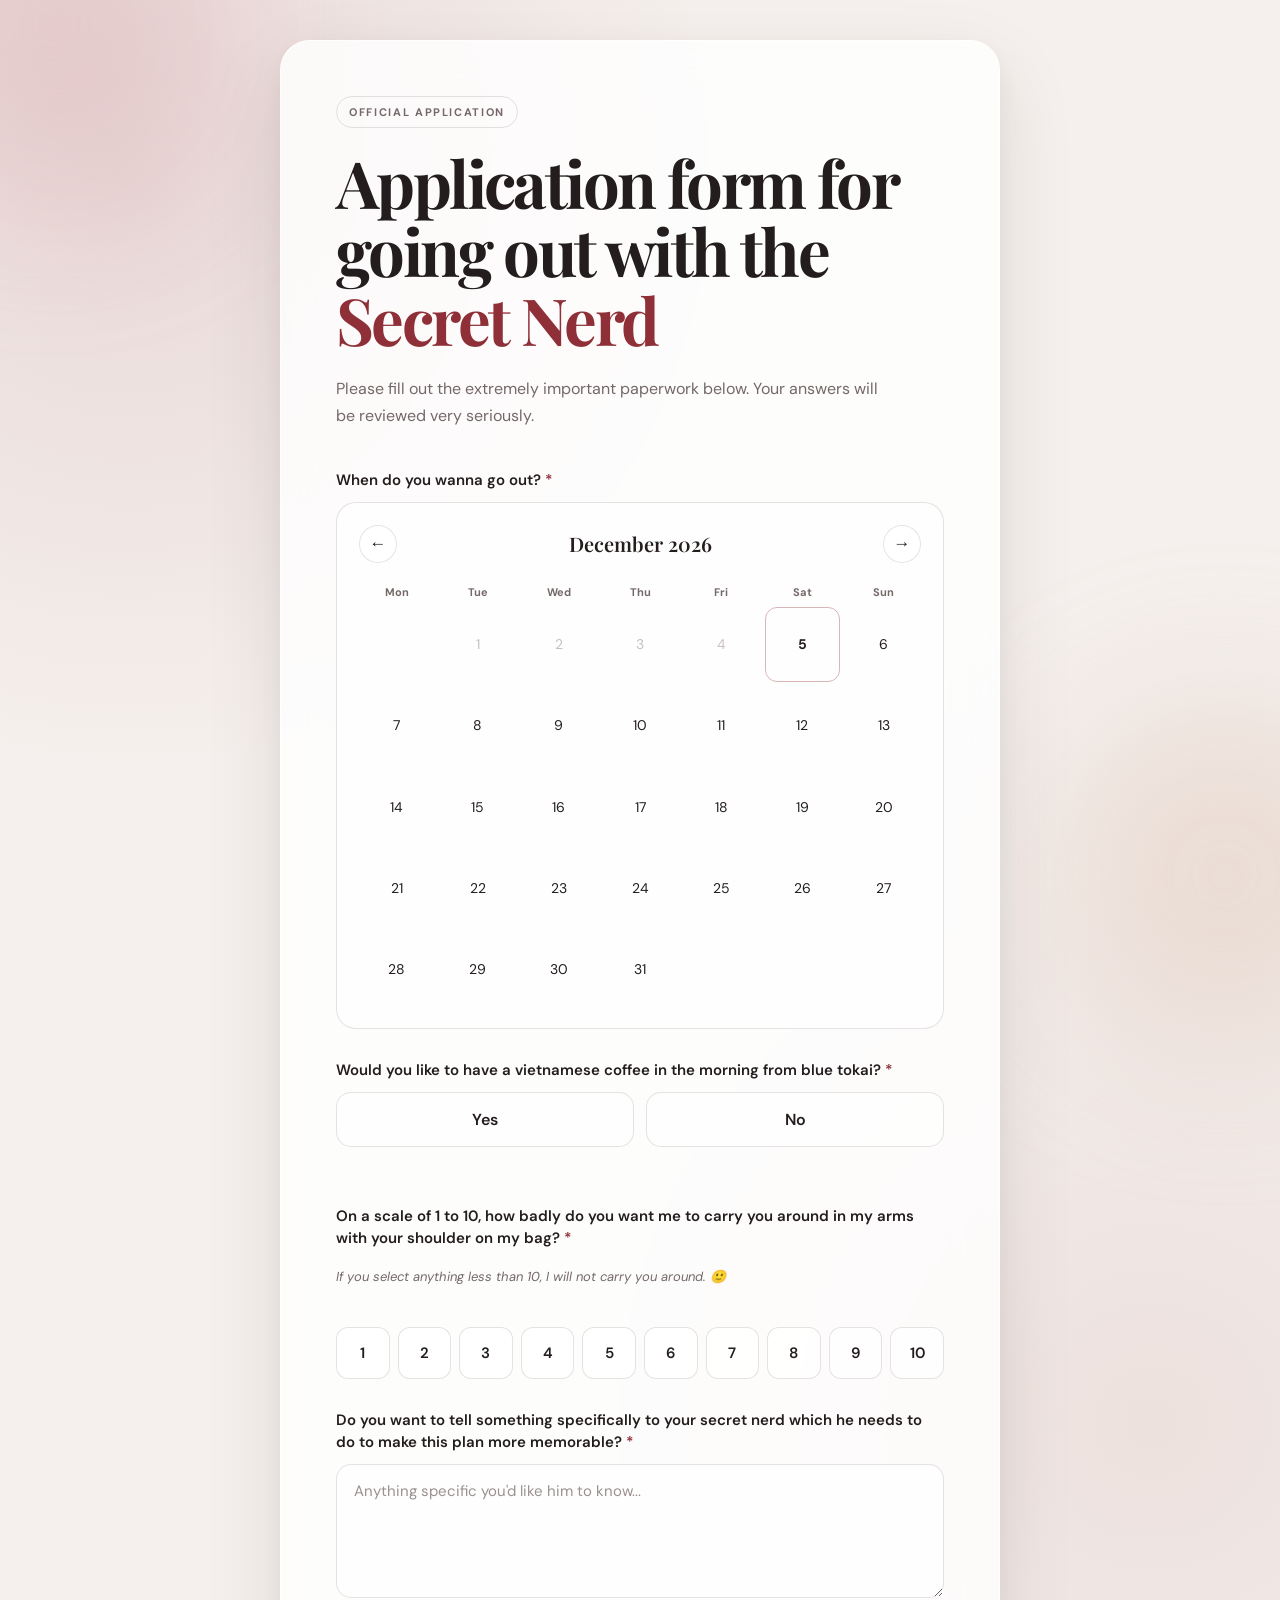
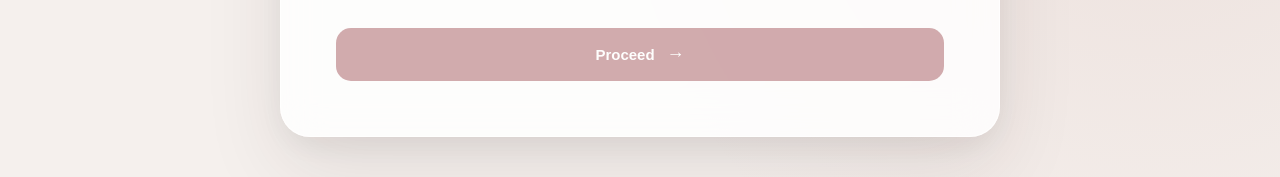
==== index.html @ f32e831b "Add files via upload" ====
<!DOCTYPE html>
<html lang="en">

<head>
    <meta charset="UTF-8">
    <meta name="viewport" content="width=device-width, initial-scale=1.0">

    <title>Application Form | Secret Nerd</title>

    <!-- Google Fonts -->
    <link rel="preconnect" href="https://fonts.googleapis.com">
    <link rel="preconnect" href="https://fonts.gstatic.com" crossorigin>

    <link
        href="https://fonts.googleapis.com/css2?family=DM+Sans:wght@400;500;600;700&family=Playfair+Display:wght@500;600;700&display=swap"
        rel="stylesheet"
    >

    <link rel="stylesheet" href="styles.css">
</head>


<body>

    <!-- Animated background -->
    <div class="ambient ambient-one"></div>
    <div class="ambient ambient-two"></div>


    <main class="page">

        <section class="card application-card">

            <div class="eyebrow">
                OFFICIAL APPLICATION
            </div>


            <h1>
                Application form for going out with the
                <span>Secret Nerd</span>
            </h1>


            <p class="intro">
                Please fill out the extremely important paperwork below.
                Your answers will be reviewed very seriously.
            </p>


            <form id="dateApplication">


                <!-- =================================================
                     DATE & TIME
                ================================================== -->

                <div class="form-group date-time-group">

                    <label>
                        When do you wanna go out?
                        <span class="required">*</span>
                    </label>


                    <!-- DATE PICKER -->

                    <div class="date-picker">

                        <div class="calendar-header">

                            <button
                                type="button"
                                id="previousMonth"
                                class="calendar-arrow"
                            >
                                ←
                            </button>


                            <div
                                id="currentMonth"
                                class="calendar-month"
                            >
                                September 2026
                            </div>


                            <button
                                type="button"
                                id="nextMonth"
                                class="calendar-arrow"
                            >
                                →
                            </button>

                        </div>


                        <div class="weekdays">

                            <span>Mon</span>
                            <span>Tue</span>
                            <span>Wed</span>
                            <span>Thu</span>
                            <span>Fri</span>
                            <span>Sat</span>
                            <span>Sun</span>

                        </div>


                        <div
                            id="calendarDays"
                            class="calendar-days"
                        ></div>

                    </div>


                    <!-- SELECTED DATE -->

                    <div
                        id="selectedDateDisplay"
                        class="selected-date-display hidden"
                    >

                        <div class="selected-icon">
                            ✓
                        </div>

                        <div>

                            <small>
                                SELECTED DATE
                            </small>

                            <strong id="selectedDateText">
                                —
                            </strong>

                        </div>


                        <button
                            type="button"
                            id="changeDateButton"
                        >
                            Change
                        </button>

                    </div>


                    <!-- TIME -->

                    <div
                        id="timeSection"
                        class="time-section hidden"
                    >

                        <div class="time-heading">

                            <span>
                                What time works for you?
                            </span>

                            <small>
                                Pick a time
                            </small>

                        </div>


                        <div
                            id="timeSlots"
                            class="time-slots"
                        >

                            <!-- Generated by JavaScript -->

                        </div>

                    </div>


                    <!-- FINAL DATE/TIME -->

                    <div
                        id="finalDateTime"
                        class="final-date-time hidden"
                    >

                        <div class="final-check">
                            ✓
                        </div>


                        <div class="final-date-info">

                            <small>
                                YOUR PLAN
                            </small>

                            <strong id="finalDateText">
                                —
                            </strong>

                            <span id="finalTimeText">
                                —
                            </span>

                        </div>


                        <button
                            type="button"
                            id="changeTimeButton"
                        >
                            Change
                        </button>

                    </div>


                    <!-- Hidden input used for form validation -->

                    <input
                        type="hidden"
                        id="dateTime"
                        name="dateTime"
                    >

                </div>



                <!-- =================================================
                     COFFEE QUESTION
                ================================================== -->

                <div class="form-group">

                    <label>

                        Would you like to have a vietnamese coffee
                        in the morning from blue tokai?

                        <span class="required">*</span>

                    </label>


                    <div class="choice-container">

                        <label class="choice">

                            <input
                                type="radio"
                                name="coffee"
                                value="yes"
                            >

                            <span class="choice-box">
                                Yes
                            </span>

                        </label>


                        <label class="choice">

                            <input
                                type="radio"
                                name="coffee"
                                value="no"
                            >

                            <span class="choice-box">
                                No
                            </span>

                        </label>

                    </div>

                </div>
                
<!-- Carry Around Rating -->
<div class="form-group carry-rating-group">
    <label>
        On a scale of 1 to 10, how badly do you want me to carry you around in my arms with your shoulder on my bag?
        <span class="required">*</span>
    </label>

    <p class="rating-disclaimer">
        If you select anything less than 10, I will not carry you around. 🙂
    </p>

    <div class="rating-container" id="carryRating">
        <label class="rating-option">
            <input type="radio" name="carryRating" value="1">
            <span>1</span>
        </label>

        <label class="rating-option">
            <input type="radio" name="carryRating" value="2">
            <span>2</span>
        </label>

        <label class="rating-option">
            <input type="radio" name="carryRating" value="3">
            <span>3</span>
        </label>

        <label class="rating-option">
            <input type="radio" name="carryRating" value="4">
            <span>4</span>
        </label>

        <label class="rating-option">
            <input type="radio" name="carryRating" value="5">
            <span>5</span>
        </label>

        <label class="rating-option">
            <input type="radio" name="carryRating" value="6">
            <span>6</span>
        </label>

        <label class="rating-option">
            <input type="radio" name="carryRating" value="7">
            <span>7</span>
        </label>

        <label class="rating-option">
            <input type="radio" name="carryRating" value="8">
            <span>8</span>
        </label>

        <label class="rating-option">
            <input type="radio" name="carryRating" value="9">
            <span>9</span>
        </label>

        <label class="rating-option">
            <input type="radio" name="carryRating" value="10">
            <span>10</span>
        </label>
    </div>
</div>


                <!-- =================================================
                     MESSAGE
                ================================================== -->

                <div class="form-group">

                    <label for="message">

                        Do you want to tell something specifically
                        to your secret nerd which he needs to do
                        to make this plan more memorable?

                        <span class="required">*</span>

                    </label>


                    <textarea
                        id="message"
                        name="message"
                        rows="5"
                        placeholder="Anything specific you'd like him to know..."
                        required
                    ></textarea>

                </div>



                <!-- =================================================
                     PROCEED
                ================================================== -->

                <button
                    type="submit"
                    id="proceedButton"
                    class="primary-button"
                    disabled
                >

                    <span>
                        Proceed
                    </span>

                    <span class="button-arrow">
                        →
                    </span>

                </button>


            </form>

        </section>

    </main>


    <script src="app.js"></script>

</body>

</html>
---- styles.css ----
/* =====================================================
   RESET
===================================================== */

* {
    margin: 0;
    padding: 0;
    box-sizing: border-box;
}


/* =====================================================
   VARIABLES
===================================================== */

:root {

    --background: #f5f0ed;

    --card: rgba(255, 255, 255, 0.82);

    --text: #241d1d;

    --muted: #746868;

    --accent: #8f3038;

    --accent-dark: #70252c;

    --accent-light: #f3dfe1;

    --border: rgba(36, 29, 29, 0.12);

    --error: #b43d3d;

}


/* =====================================================
   BODY
===================================================== */

html {
    scroll-behavior: smooth;
}


body {

    min-height: 100vh;

    font-family: "DM Sans", sans-serif;

    color: var(--text);

    background:

        radial-gradient(
            circle at 10% 10%,
            rgba(143, 48, 56, 0.12),
            transparent 30%
        ),

        radial-gradient(
            circle at 90% 80%,
            rgba(185, 130, 120, 0.14),
            transparent 30%
        ),

        var(--background);

    overflow-x: hidden;

}


/* =====================================================
   AMBIENT BACKGROUND
===================================================== */

.ambient {

    position: fixed;

    width: 350px;
    height: 350px;

    border-radius: 50%;

    filter: blur(80px);

    opacity: 0.35;

    pointer-events: none;

    animation:
        drift 10s ease-in-out infinite alternate;

}


.ambient-one {

    background: #d8a5aa;

    top: -150px;
    left: -120px;

}


.ambient-two {

    background: #d8b9a8;

    bottom: -150px;
    right: -120px;

    animation-delay: 2s;

}


/* =====================================================
   PAGE
===================================================== */

.page {

    min-height: 100vh;

    display: flex;

    justify-content: center;

    align-items: center;

    padding: 40px 20px;

    position: relative;

    z-index: 2;

}


/* =====================================================
   CARD
===================================================== */

.card {

    width: min(720px, 100%);

    padding: 55px;

    background: var(--card);

    border:
        1px solid
        rgba(255, 255, 255, 0.70);

    border-radius: 30px;

    backdrop-filter: blur(20px);

    -webkit-backdrop-filter: blur(20px);

    box-shadow:

        0 30px 80px
        rgba(50, 30, 30, 0.10),

        0 10px 30px
        rgba(50, 30, 30, 0.06);

    animation:
        reveal 0.8s ease forwards;

}


/* =====================================================
   EYEBROW
===================================================== */

.eyebrow {

    display: inline-block;

    margin-bottom: 20px;

    padding: 8px 12px;

    border:
        1px solid
        var(--border);

    border-radius: 100px;

    font-size: 11px;

    font-weight: 700;

    letter-spacing: 0.15em;

    color: var(--muted);

}


/* =====================================================
   HEADING
===================================================== */

h1 {

    font-family:
        "Playfair Display",
        serif;

    font-size:
        clamp(40px, 6vw, 65px);

    line-height: 1.05;

    letter-spacing: -0.04em;

    margin-bottom: 22px;

}


h1 span {

    color: var(--accent);

}


.intro {

    max-width: 560px;

    margin-bottom: 40px;

    color: var(--muted);

    font-size: 16px;

    line-height: 1.7;

}


/* =====================================================
   FORM
===================================================== */

form {

    display: flex;

    flex-direction: column;

    gap: 30px;

}


.form-group {

    display: flex;

    flex-direction: column;

    gap: 10px;

}


.form-group > label {

    font-size: 15px;

    font-weight: 600;

    line-height: 1.5;

}


.required {

    color: var(--accent);

}


/* =====================================================
   DATE PICKER
===================================================== */

.date-picker {

    width: 100%;

    padding: 22px;

    background:
        rgba(255, 255, 255, 0.65);

    border:
        1px solid
        var(--border);

    border-radius: 20px;

}


/* =====================================================
   CALENDAR HEADER
===================================================== */

.calendar-header {

    display: flex;

    align-items: center;

    justify-content: space-between;

    margin-bottom: 22px;

}


.calendar-month {

    font-family:
        "Playfair Display",
        serif;

    font-size: 20px;

    font-weight: 600;

}


.calendar-arrow {

    width: 38px;

    height: 38px;

    display: flex;

    align-items: center;

    justify-content: center;

    border:
        1px solid
        var(--border);

    border-radius: 50%;

    background:
        rgba(255, 255, 255, 0.8);

    color: var(--text);

    font-size: 17px;

    cursor: pointer;

    transition:
        0.2s ease;

}


.calendar-arrow:hover {

    background:
        var(--accent);

    border-color:
        var(--accent);

    color: white;

    transform:
        scale(1.05);

}


/* =====================================================
   WEEKDAYS
===================================================== */

.weekdays {

    display: grid;

    grid-template-columns:
        repeat(7, 1fr);

    gap: 5px;

    margin-bottom: 8px;

}


.weekdays span {

    text-align: center;

    font-size: 11px;

    font-weight: 700;

    color: var(--muted);

}


/* =====================================================
   CALENDAR DAYS
===================================================== */

.calendar-days {

    display: grid;

    grid-template-columns:
        repeat(7, 1fr);

    gap: 6px;

}


.calendar-day {

    aspect-ratio: 1;

    border: none;

    border-radius: 12px;

    background: transparent;

    color: var(--text);

    font-family: inherit;

    font-size: 14px;

    cursor: pointer;

    transition:
        0.2s ease;

}


.calendar-day:hover:not(.disabled) {

    background:
        var(--accent-light);

    color:
        var(--accent);

}


.calendar-day.today {

    border:
        1px solid
        rgba(143, 48, 56, 0.35);

    font-weight: 700;

}


.calendar-day.selected {

    background:
        var(--accent);

    color:
        white;

    box-shadow:
        0 6px 15px
        rgba(143, 48, 56, 0.25);

}


.calendar-day.disabled {

    color:
        #c8c0c0;

    cursor:
        not-allowed;

}


/* Empty calendar cells */

.calendar-empty {

    aspect-ratio: 1;

}


/* =====================================================
   SELECTED DATE CARD
===================================================== */

.selected-date-display {

    display: flex;

    align-items: center;

    gap: 14px;

    padding: 15px 17px;

    margin-top: 12px;

    border:
        1px solid
        rgba(143, 48, 56, 0.18);

    border-radius: 15px;

    background:
        rgba(143, 48, 56, 0.06);

}


.selected-icon {

    width: 34px;

    height: 34px;

    display: flex;

    align-items: center;

    justify-content: center;

    flex-shrink: 0;

    border-radius: 50%;

    background:
        var(--accent);

    color:
        white;

    font-size: 14px;

    font-weight: 700;

}


.selected-date-display div:nth-child(2) {

    display: flex;

    flex-direction: column;

    gap: 3px;

    flex: 1;

}


.selected-date-display small {

    font-size: 9px;

    letter-spacing: 0.12em;

    font-weight: 700;

    color: var(--muted);

}


.selected-date-display strong {

    font-size: 14px;

}


.selected-date-display button,
.final-date-time button {

    border: none;

    background: none;

    color: var(--accent);

    font-family: inherit;

    font-size: 12px;

    font-weight: 700;

    cursor: pointer;

}


/* =====================================================
   TIME SECTION
===================================================== */

.time-section {

    margin-top: 18px;

    padding-top: 18px;

    border-top:
        1px solid
        var(--border);

}


.time-heading {

    display: flex;

    align-items: center;

    justify-content: space-between;

    margin-bottom: 14px;

}


.time-heading span {

    font-size: 14px;

    font-weight: 700;

}


.time-heading small {

    color: var(--muted);

    font-size: 11px;

}


/* =====================================================
   TIME SLOTS
===================================================== */

.time-slots {

    display: grid;

    grid-template-columns:
        repeat(3, 1fr);

    gap: 9px;

}


.time-slot {

    padding: 14px 8px;

    border:
        1px solid
        var(--border);

    border-radius: 13px;

    background:
        rgba(255, 255, 255, 0.65);

    color: var(--text);

    font-family: inherit;

    font-size: 13px;

    font-weight: 600;

    cursor: pointer;

    transition:
        0.2s ease;

}


.time-slot:hover {

    border-color:
        rgba(143, 48, 56, 0.4);

    background:
        var(--accent-light);

    color:
        var(--accent);

    transform:
        translateY(-2px);

}


.time-slot.selected {

    background:
        var(--accent);

    color:
        white;

    border-color:
        var(--accent);

    box-shadow:
        0 7px 18px
        rgba(143, 48, 56, 0.22);

}


/* =====================================================
   FINAL DATE/TIME CARD
===================================================== */

.final-date-time {

    display: flex;

    align-items: center;

    gap: 14px;

    padding: 16px 17px;

    margin-top: 12px;

    border:
        1px solid
        rgba(143, 48, 56, 0.20);

    border-radius: 16px;

    background:
        linear-gradient(
            135deg,
            rgba(143, 48, 56, 0.09),
            rgba(143, 48, 56, 0.04)
        );

}


.final-check {

    width: 38px;

    height: 38px;

    flex-shrink: 0;

    display: flex;

    align-items: center;

    justify-content: center;

    border-radius: 50%;

    background:
        var(--accent);

    color:
        white;

    font-weight: 700;

}


.final-date-info {

    display: flex;

    flex-direction: column;

    gap: 2px;

    flex: 1;

}


.final-date-info small {

    font-size: 9px;

    letter-spacing: 0.12em;

    color: var(--muted);

    font-weight: 700;

}


.final-date-info strong {

    font-size: 14px;

}


.final-date-info span {

    color: var(--accent);

    font-size: 13px;

    font-weight: 700;

}


/* =====================================================
   HIDDEN
===================================================== */

.hidden {

    display: none !important;

}


/* =====================================================
   RADIO OPTIONS
===================================================== */

.choice-container {

    display: flex;

    gap: 12px;

}


.choice {

    flex: 1;

    cursor: pointer;

}


.choice input {

    display: none;

}


.choice-box {

    display: flex;

    align-items: center;

    justify-content: center;

    padding: 16px;

    border:
        1px solid
        var(--border);

    border-radius: 15px;

    background:
        rgba(255, 255, 255, 0.55);

    font-weight: 600;

    transition:
        0.25s ease;

}


.choice:hover .choice-box {

    transform:
        translateY(-2px);

}


/* YES */

.choice:first-child input:checked + .choice-box {

    background:
        #8f3038;

    color:
        white;

    border-color:
        #8f3038;

    box-shadow:
        0 10px 25px
        rgba(143, 48, 56, 0.22);

}


/* NO */

.choice:last-child input:checked + .choice-box {

    background:
        #a66a4c;

    color:
        white;

    border-color:
        #a66a4c;

    box-shadow:
        0 10px 25px
        rgba(166, 106, 76, 0.22);

}


/* =====================================================
   TEXTAREA
===================================================== */

textarea {

    width: 100%;

    padding: 16px 17px;

    border:
        1px solid
        var(--border);

    border-radius: 15px;

    background:
        rgba(255, 255, 255, 0.65);

    color:
        var(--text);

    font-family:
        inherit;

    font-size:
        15px;

    outline:
        none;

    resize:
        vertical;

    min-height:
        130px;

    transition:
        0.25s ease;

}


textarea:focus {

    border-color:
        var(--accent);

    background:
        white;

    box-shadow:
        0 0 0 4px
        rgba(143, 48, 56, 0.08);

}


textarea::placeholder {

    color:
        #9a9090;

}


/* =====================================================
   PRIMARY BUTTON
===================================================== */

.primary-button {

    display: flex;

    justify-content: center;

    align-items: center;

    gap: 12px;

    width: 100%;

    border: none;

    border-radius: 15px;

    padding: 16px 22px;

    font-size: 15px;

    font-weight: 700;

    background:
        var(--accent);

    color:
        white;

    box-shadow:
        0 12px 30px
        rgba(143, 48, 56, 0.20);

    transition:
        0.25s ease;

}


.primary-button:hover:not(:disabled) {

    transform:
        translateY(-3px);

    background:
        var(--accent-dark);

    box-shadow:
        0 16px 35px
        rgba(143, 48, 56, 0.27);

}


.primary-button:disabled {

    opacity:
        0.40;

    cursor:
        not-allowed;

    box-shadow:
        none;

}


.button-arrow {

    font-size:
        18px;

    transition:
        0.25s ease;

}


.primary-button:hover:not(:disabled)
.button-arrow {

    transform:
        translateX(4px);

}


/* =====================================================
   ANIMATIONS
===================================================== */

@keyframes reveal {

    from {

        opacity: 0;

        transform:
            translateY(25px)
            scale(0.98);

    }

    to {

        opacity: 1;

        transform:
            translateY(0)
            scale(1);

    }

}


@keyframes drift {

    from {

        transform:
            translate3d(0, 0, 0)
            scale(1);

    }

    to {

        transform:
            translate3d(40px, 30px, 0)
            scale(1.1);

    }

}


/* =====================================================
   MOBILE
===================================================== */

@media (max-width: 650px) {

    .page {

        padding:
            20px 14px;

        align-items:
            flex-start;

    }


    .card {

        padding:
            32px 20px;

        margin-top:
            10px;

        border-radius:
            23px;

    }


    h1 {

        font-size:
            40px;

    }


    .intro {

        font-size:
            14px;

    }


    .date-picker {

        padding:
            15px;

    }


    .calendar-day {

        font-size:
            12px;

    }


    .calendar-month {

        font-size:
            18px;

    }


    .time-slots {

        grid-template-columns:
            repeat(2, 1fr);

    }


    .choice-container {

        flex-direction:
            column;

    }


    .selected-date-display {

        padding:
            13px;

    }

}

/* =========================================
   QUESTION PAGE
========================================= */

.question-card {
    text-align: center;
    position: relative;
    overflow: visible;
}

.question-card h1 {
    max-width: 700px;
    margin: 18px auto 0;
}

.question-subtitle {
    margin-top: 12px;
    color: var(--muted);
    font-size: 15px;
}


/* =========================================
   YES / NO BUTTON CONTAINER
========================================= */

.question-actions {
    display: flex;
    align-items: center;
    justify-content: center;

    gap: 18px;

    margin-top: 32px;

    min-height: 90px;

    position: relative;
}


/* =========================================
   YES BUTTON
========================================= */

.question-actions .primary-button {
    min-width: 180px;
}


/* =========================================
   NO BUTTON
========================================= */

.no-button {
    min-width: 135px;
    min-height: 60px;

    padding: 16px 32px;

    border: 1px solid rgba(36, 29, 29, 0.14);
    border-radius: 14px;

    background: rgba(255, 255, 255, 0.88);

    color: var(--text);

    font-family: inherit;
    font-size: 16px;
    font-weight: 600;

    cursor: pointer;

    box-shadow:
        0 6px 18px rgba(36, 29, 29, 0.08);

    transition:
        transform 0.2s ease,
        box-shadow 0.2s ease,
        background 0.2s ease;

    position: relative;
    z-index: 5;
}


/* NO BUTTON HOVER */

.no-button:hover {
    background: #f8eeee;

    box-shadow:
        0 10px 24px rgba(36, 29, 29, 0.13);
}


/* NO BUTTON FOCUS */

.no-button:focus {
    outline: none;
}


/* =========================================
   MOBILE
========================================= */

@media (max-width: 600px) {

    .question-card h1 {
        font-size: 28px;
    }

    .question-actions {
        gap: 12px;
    }

    .question-actions .primary-button {
        min-width: 155px;
    }

    .no-button {
        min-width: 115px;
        min-height: 56px;

        padding: 14px 24px;
    }

}

/* =========================================
   FIX QUESTION PAGE LAYOUT
========================================= */

html,
body {
    width: 100%;
    max-width: 100%;
    overflow-x: hidden;
}

.page-container {
    width: 100%;
    max-width: 100%;
    box-sizing: border-box;

    display: flex;
    justify-content: center;
    align-items: center;
}

.question-card {
    width: min(920px, calc(100% - 40px));
    max-width: 920px;

    margin-left: auto;
    margin-right: auto;

    box-sizing: border-box;
}


/* Keep the button area centered */

.question-actions {
    width: 100%;
    position: relative;

    display: flex;
    justify-content: center;
    align-items: center;

    gap: 18px;
}


/* The escaping No button should NOT affect
   the page/card layout */

.no-button {
    position: fixed !important;
    z-index: 9999;

    min-width: 135px;
    min-height: 60px;

    padding: 16px 32px;

    box-sizing: border-box;
}

/* Carry Rating */

.carry-rating-group {
    margin-top: 28px;
}

.rating-disclaimer {
    margin: 8px 0 18px;
    color: var(--muted);
    font-size: 13px;
    font-style: italic;
}

.rating-container {
    display: grid;
    grid-template-columns: repeat(10, 1fr);
    gap: 8px;
    width: 100%;
    max-width: 620px;
    margin-top: 14px;
}

.rating-option {
    margin: 0;
    cursor: pointer;
}

.rating-option input {
    position: absolute;
    opacity: 0;
    pointer-events: none;
}

.rating-option span {
    display: flex;
    align-items: center;
    justify-content: center;
    min-height: 52px;
    border: 1px solid var(--border);
    border-radius: 12px;
    background: rgba(255, 255, 255, 0.75);
    color: var(--text);
    font-size: 15px;
    font-weight: 600;
    transition:
        background 0.2s ease,
        color 0.2s ease,
        border-color 0.2s ease,
        transform 0.2s ease,
        box-shadow 0.2s ease;
}

.rating-option:hover span {
    background: var(--accent-light);
    border-color: rgba(143, 48, 56, 0.3);
    transform: translateY(-2px);
}

/* Selected rating */

.rating-option input:checked + span {
    background: var(--accent);
    border-color: var(--accent);
    color: white;
    box-shadow: 0 6px 16px rgba(143, 48, 56, 0.22);
    transform: translateY(-2px);
}

/* Mobile */

@media (max-width: 600px) {
    .rating-container {
        grid-template-columns: repeat(5, 1fr);
        gap: 9px;
        max-width: 100%;
    }

    .rating-option span {
        min-height: 48px;
    }
}
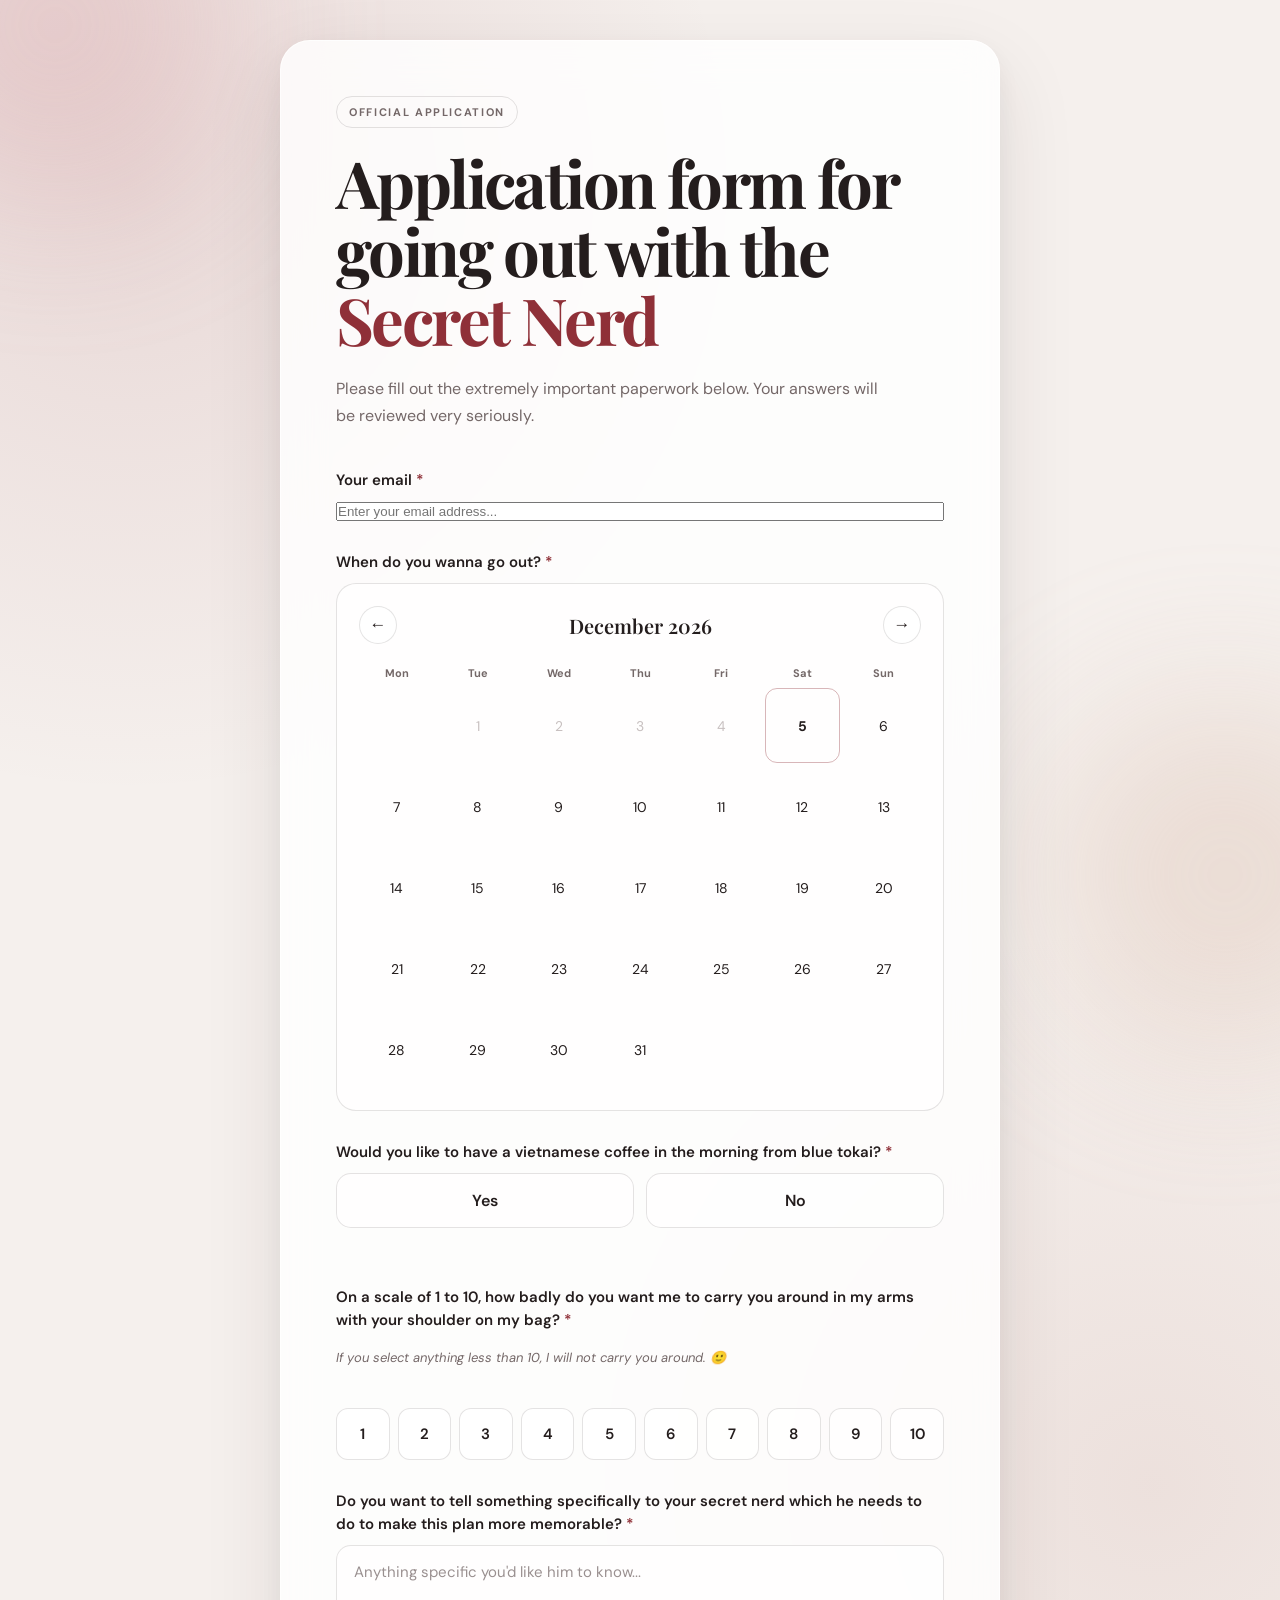
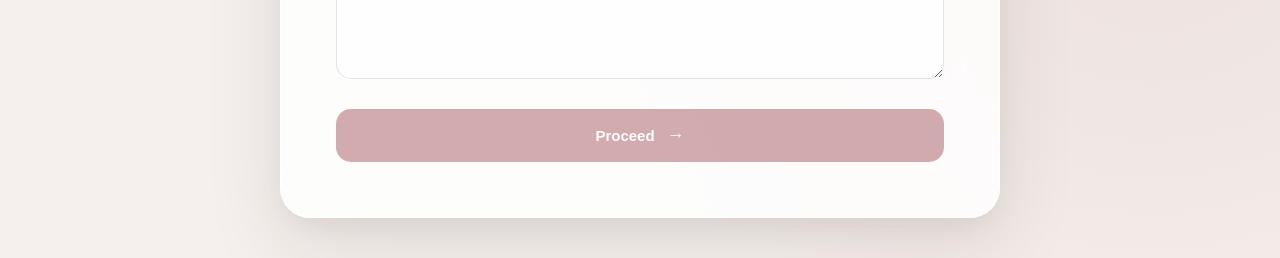
==== commit 55f0fc39: "Update index.html" ====
--- a/index.html
+++ b/index.html
@@ -49,7 +49,20 @@
 
 
             <form id="dateApplication">
-
+<div class="form-group">
+    <label for="email">
+        Your email
+        <span class="required">*</span>
+    </label>
+
+    <input
+        type="email"
+        id="email"
+        name="email"
+        placeholder="Enter your email address..."
+        required
+    >
+</div>
 
                 <!-- =================================================
                      DATE & TIME
@@ -285,7 +298,7 @@
                     </div>
 
                 </div>
-                
+
 <!-- Carry Around Rating -->
 <div class="form-group carry-rating-group">
     <label>
@@ -413,4 +426,4 @@
 
 </body>
 
-</html>+</html>
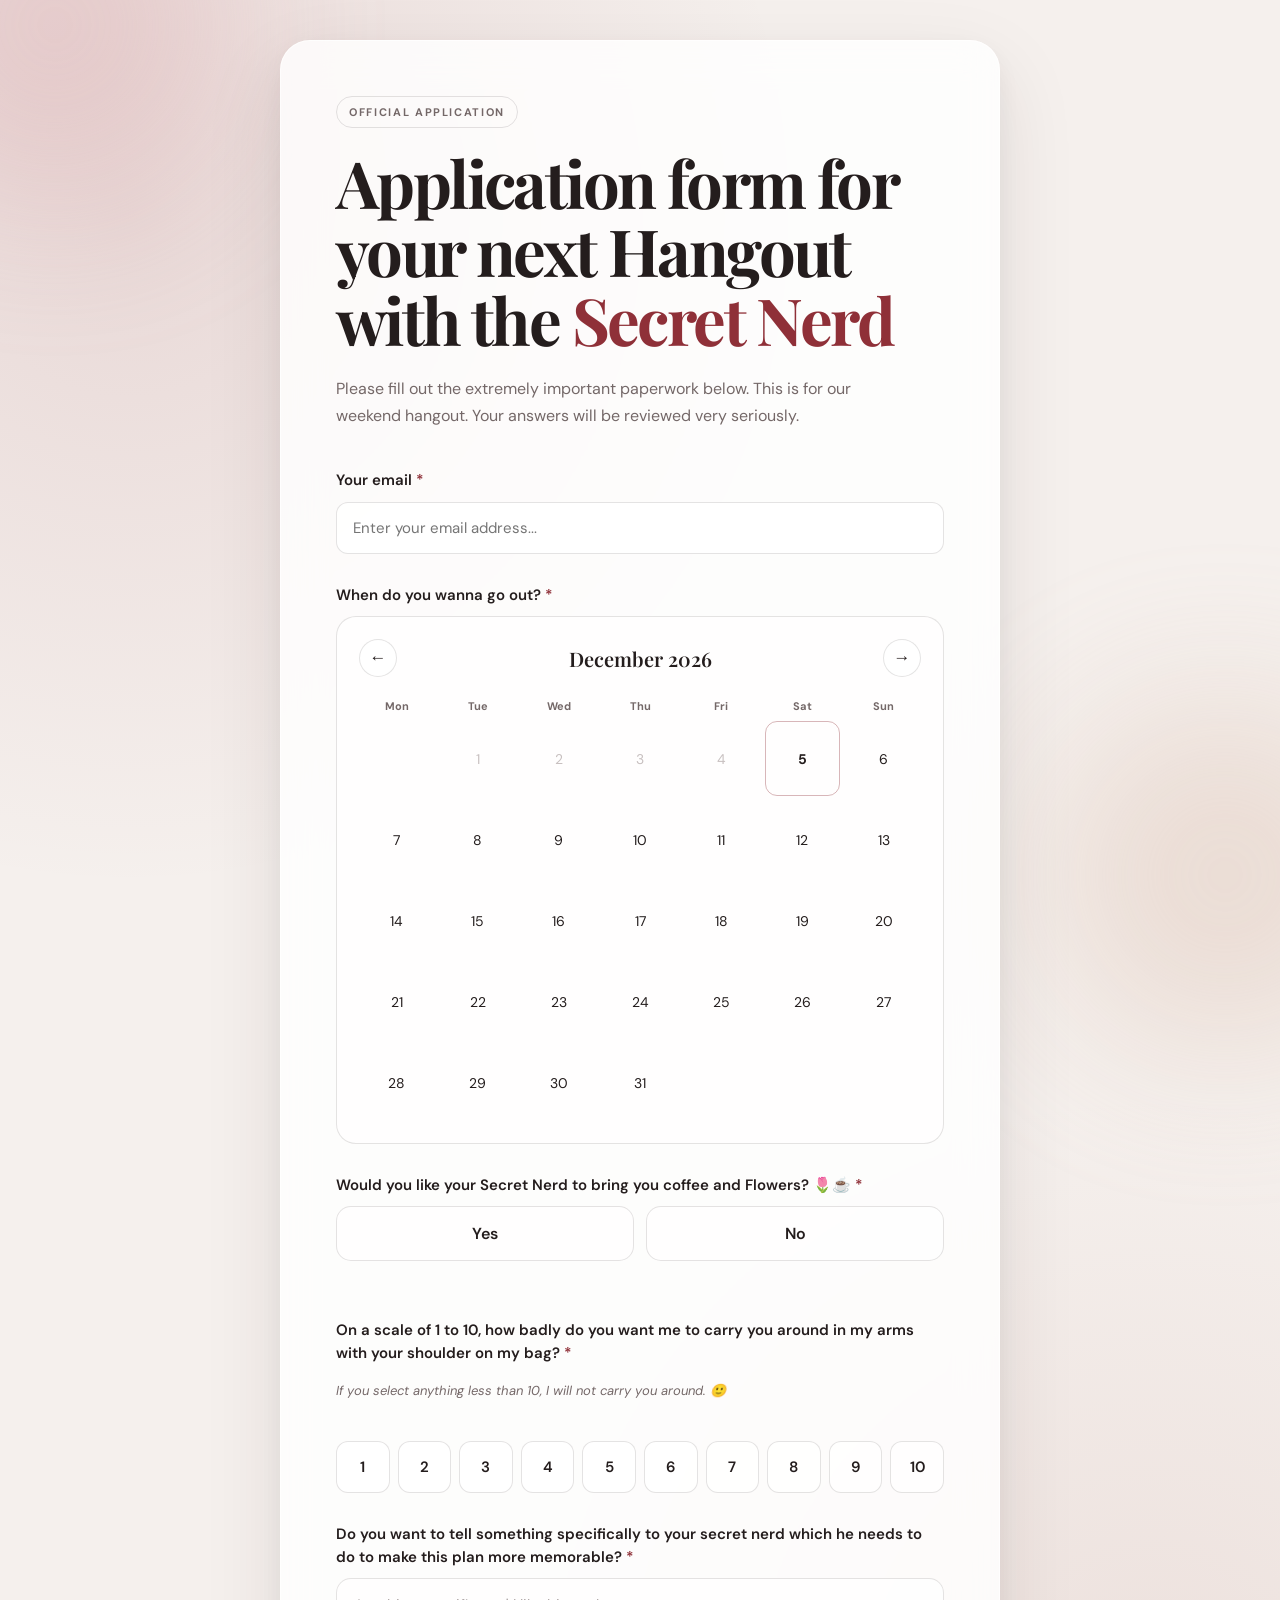
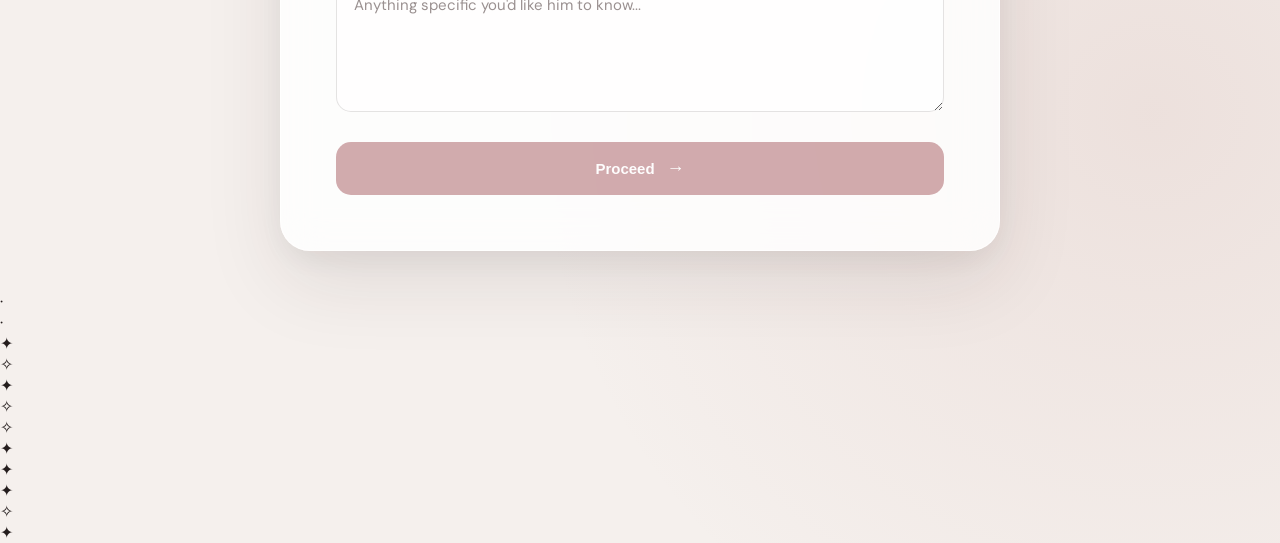
==== commit 542b394b: "Update index.html" ====
--- a/index.html
+++ b/index.html
@@ -37,13 +37,13 @@
 
 
             <h1>
-                Application form for going out with the
+                Application form for your next Hangout with the
                 <span>Secret Nerd</span>
             </h1>
 
 
             <p class="intro">
-                Please fill out the extremely important paperwork below.
+                Please fill out the extremely important paperwork below. This is for our weekend hangout.
                 Your answers will be reviewed very seriously.
             </p>
 
@@ -256,8 +256,7 @@
 
                     <label>
 
-                        Would you like to have a vietnamese coffee
-                        in the morning from blue tokai?
+                        Would you like your Secret Nerd to bring you coffee and Flowers? 🌷☕
 
                         <span class="required">*</span>
 
--- a/styles.css
+++ b/styles.css
@@ -288,7 +288,24 @@
     line-height: 1.5;
 
 }
-
+input[type="email"] {
+    width: 100%;
+    box-sizing: border-box;
+    padding: 15px 16px;
+    border: 1px solid var(--border);
+    border-radius: 12px;
+    background: rgba(255, 255, 255, 0.82);
+    color: var(--text);
+    font-family: inherit;
+    font-size: 15px;
+    outline: none;
+    transition: border-color 0.2s ease, box-shadow 0.2s ease;
+}
+
+input[type="email"]:focus {
+    border-color: var(--accent);
+    box-shadow: 0 0 0 3px rgba(143, 48, 56, 0.10);
+}
 
 .required {
 
@@ -1556,4 +1573,4 @@
     .rating-option span {
         min-height: 48px;
     }
-}+}
